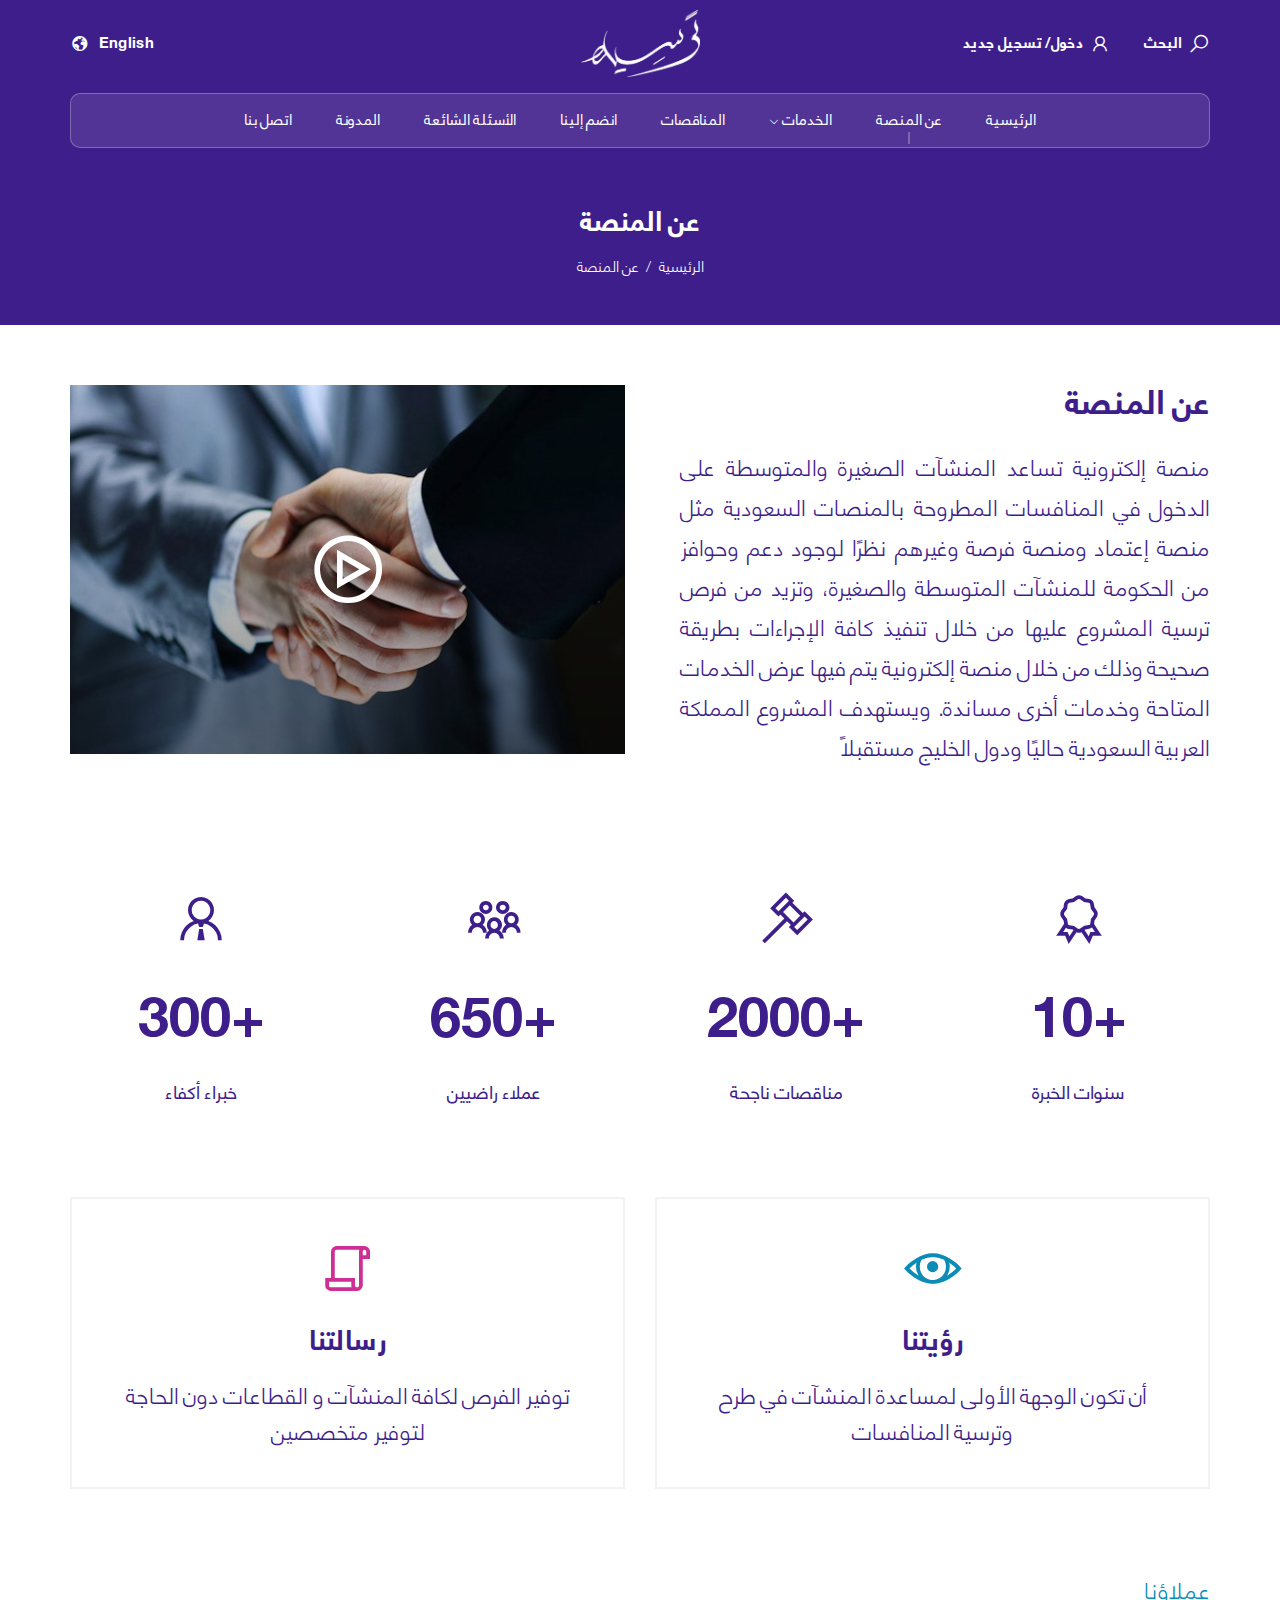
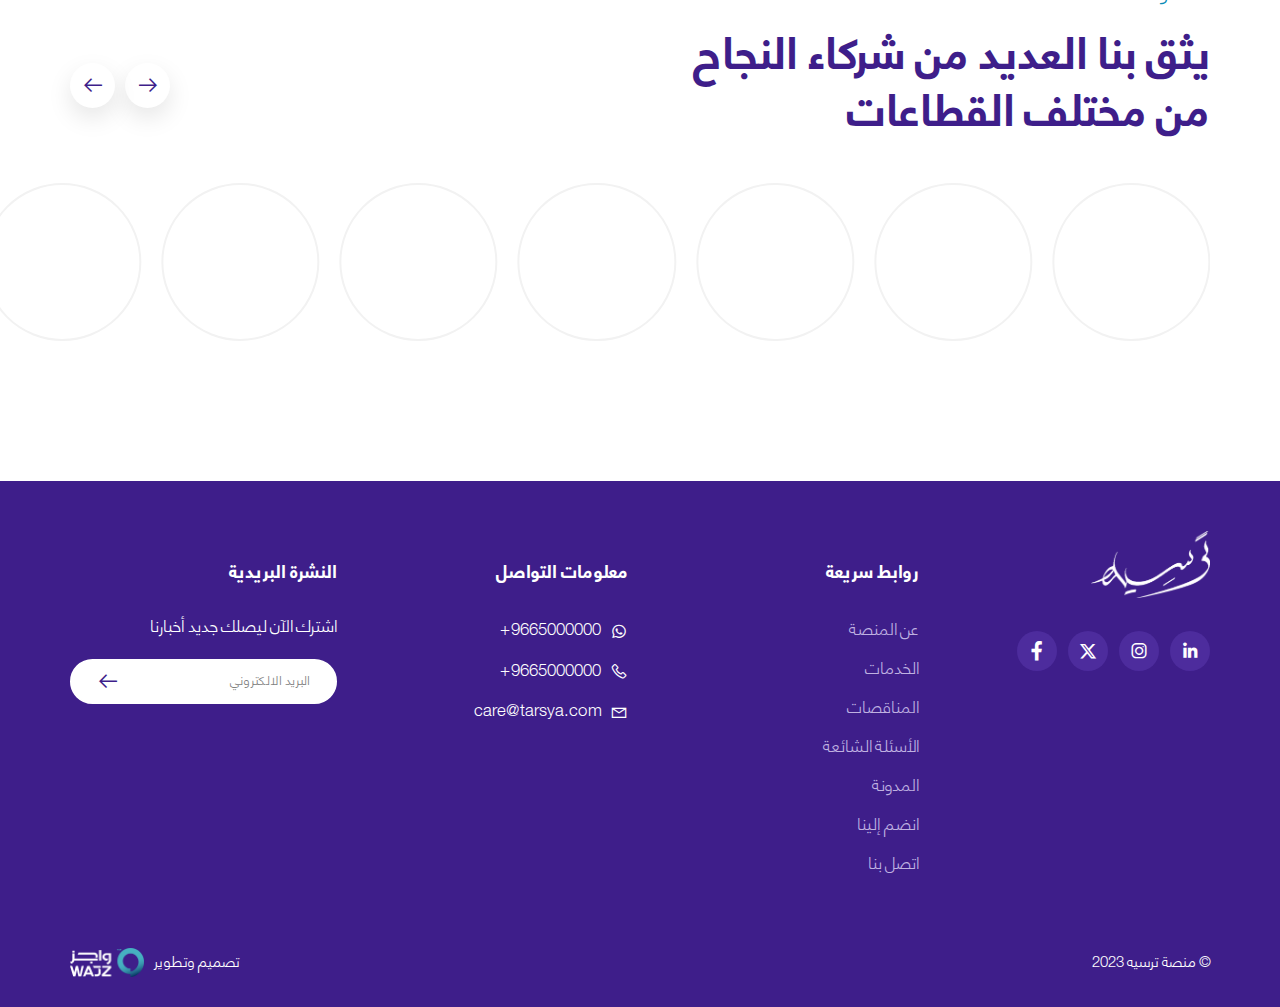
==== about.html @ 461b1e3a "about page" ====
<!DOCTYPE html>
<html dir="rtl" lang="ar">
  <head>
    <meta charset="UTF-8" />
    <meta
      name="viewport"
      content="width=device-width, initial-scale=1, shrink-to-fit=no, user-scalable=no"
    />
    <title>Tarsya</title>
    <link rel="shortcut icon" type="img/png" href="images/favicon.png" />
    <!-- <link rel="stylesheet" href="css/bootstrap.min.css" /> -->
    <link rel="stylesheet" href="css/bootstrap.rtl.min.css" />
    <link rel="stylesheet" href="css/swiper-bundle.min.css" />
    <link rel="stylesheet" href="css/fancybox.css" />
    <link rel="stylesheet" href="css/fontawesome.min.css" />
    <link rel="stylesheet" href="css/lineawesome.css" />
    <link rel="stylesheet" href="css/sal.css" />
    <link rel="stylesheet" href="css/main.css" />
  </head>

  <body class="inner-page">
    <!-- Start Header -->
    <header>
      <div class="container">
        <div class="header">
          <div class="header-tools">
            <a href="search.html" class="header-icon search-btn">
              <i class="las la-search"></i>
              <span class="text"> البحث </span>
            </a>
            <a href="login.html" class="header-icon search-btn">
              <i class="las la-user"></i>
              <span class="text"> دخول/ تسجيل جديد </span>
            </a>
          </div>
          <a href="index.html" class="logo">
            <img src="images/logo.png" class="img-fluid" />
          </a>
          <div class="lang-content">
            <a href="#!" class="lang">
              English
              <i class="las la-globe"></i>
            </a>
          </div>
          <div class="nav-btn">
            <div class="btn-bar menu"></div>
            <div class="btn-bar menu"></div>
            <div class="btn-bar menu"></div>
            <div class="btn-bar close"></div>
            <div class="btn-bar close"></div>
          </div>
        </div>
        <nav class="header-nav">
          <div class="background">
            <div class="portion"></div>
            <div class="portion"></div>
            <div class="portion"></div>
          </div>
          <ul class="nav-list">
            <li class="nav-item">
              <a href="index.html" class="nav-link"> الرئيسية </a>
            </li>
            <li class="nav-item">
              <a href="about.html" class="nav-link active"> عن المنصة </a>
            </li>
            <li class="nav-item has-children">
              <a href="services.html" class="nav-link">
                الخدمات
                <i class="las la-angle-down"></i>
              </a>
              <div class="sub-menu">
                <div class="submenu-head">
                  <h4 class="submenu-title">الخدمات</h4>
                  <h6 class="submenu-subtitle">
                    نطوع خدماتنا بناءًا على إحتياجات عملاؤنا
                  </h6>
                </div>
                <ul class="submenu-list">
                  <li class="submenu-item">
                    <a href="serviceDetails.html" class="submenu-link">
                      إعداد العروض الفنية والمالية
                    </a>
                  </li>
                  <li class="submenu-item">
                    <a href="serviceDetails.html" class="submenu-link">
                      إعداد وتجهيز كراسات الشروط
                    </a>
                  </li>
                  <li class="submenu-item">
                    <a href="serviceDetails.html" class="submenu-link">
                      إعداد المحتوى المحلي
                    </a>
                  </li>
                  <li class="submenu-item">
                    <a href="serviceDetails.html" class="submenu-link">
                      تأهيل وتسجيل الشركات
                    </a>
                  </li>
                  <li class="submenu-item">
                    <a href="serviceDetails.html" class="submenu-link">
                      تحليل العروض
                    </a>
                  </li>
                  <li class="submenu-item">
                    <a href="serviceDetails.html" class="submenu-link">
                      طرح المناقصات في التطبيق
                    </a>
                  </li>
                  <li class="submenu-item">
                    <a href="serviceDetails.html" class="submenu-link">
                      التدريب على إعداد العروض
                    </a>
                  </li>
                  <li class="submenu-item">
                    <a href="serviceDetails.html" class="submenu-link">
                      عمل إجراءات تقديم العروض
                    </a>
                  </li>
                  <li class="submenu-item">
                    <a href="serviceDetails.html" class="submenu-link">
                      التدريب على إعداد كراسات الشروط
                    </a>
                  </li>
                </ul>
              </div>
            </li>
            <li class="nav-item">
              <a href="tenders.html" class="nav-link"> المناقصات </a>
            </li>
            <li class="nav-item">
              <a href="join.html" class="nav-link"> انضم إلينا </a>
            </li>
            <li class="nav-item">
              <a href="faq.html" class="nav-link"> الأسئلة الشائعة </a>
            </li>
            <li class="nav-item">
              <a href="blog.html" class="nav-link"> المدونة </a>
            </li>
            <li class="nav-item">
              <a href="contact.html" class="nav-link"> اتصل بنا </a>
            </li>
            <li class="nav-item mobile-item">
              <a href="#!" class="lang">
                English
                <i class="las la-globe"></i>
              </a>
            </li>
          </ul>
        </nav>
      </div>
    </header>
    <!-- End Header -->

    <!-- Start Breadcrumb -->
    <section class="breadcrumb-section">
      <h1 class="page-title">عن المنصة</h1>
      <ul class="breadcrumb-list">
        <li>
          <a href="index.html">الرئيسية</a>
        </li>
        <li>
          <a href="about.html">عن المنصة</a>
        </li>
      </ul>
    </section>
    <!-- End Breadcrumb -->

    <section class="page-content about-page">
      <!-- Start About -->
      <div class="about-section">
        <div class="container">
          <div class="about-content">
            <h2 class="about-title mobile-title">عن المنصة</h2>
            <div class="about-text">
              <h2 class="about-title">عن المنصة</h2>
              <p class="about-summary">
                منصة إلكترونية تساعد المنشآت الصغيرة والمتوسطة على الدخول في
                المنافسات المطروحة بالمنصات السعودية مثل منصة إعتماد ومنصة فرصة
                وغيرهم نظرًا لوجود دعم وحوافز من الحكومة للمنشآت المتوسطة
                والصغيرة، وتزيد من فرص ترسية المشروع عليها من خلال تنفيذ كافة
                الإجراءات بطريقة صحيحة وذلك من خلال منصة إلكترونية يتم فيها عرض
                الخدمات المتاحة وخدمات أخرى مساندة. ويستهدف المشروع المملكة
                العربية السعودية حاليًا ودول الخليج مستقبلاً
              </p>
            </div>
            <div class="about-img">
              <a
                data-fancybox="video"
                href="https://www.youtube.com/watch?v=Rbq7OQo4ZzA"
                class="video-img loading-img lazy-img-parent"
              >
                <img data-src="images/about/1.jpg" class="img-fluid lazy-img" />
              </a>
            </div>
          </div>
        </div>
      </div>
      <!-- End About -->

      <!-- Start Statistics -->
      <div class="statistics-section">
        <div class="container">
          <div class="statistics-content">
            <div class="statistic-item">
              <div class="statistic-icon">
                <i class="las la-award"></i>
              </div>
              <h3 class="statistic-value"><span>10</span>+</h3>
              <span class="statistic-title">سنوات الخبرة</span>
            </div>
            <div class="statistic-item">
              <div class="statistic-icon">
                <i class="las la-gavel"></i>
              </div>
              <h3 class="statistic-value"><span>2000</span>+</h3>
              <span class="statistic-title">مناقصات ناجحة</span>
            </div>
            <div class="statistic-item">
              <div class="statistic-icon">
                <i class="las la-users"></i>
              </div>
              <h3 class="statistic-value"><span>650</span>+</h3>
              <span class="statistic-title">عملاء راضيين</span>
            </div>
            <div class="statistic-item">
              <div class="statistic-icon">
                <i class="las la-user-tie"></i>
              </div>
              <h3 class="statistic-value"><span>300</span>+</h3>
              <span class="statistic-title">خبراء أكفاء</span>
            </div>
          </div>
        </div>
      </div>
      <!-- End Statistics -->

      <!-- Start Features -->
      <div class="about-features">
        <div class="container">
          <div class="about-features-content">
            <div class="about-features-item">
              <div class="about-feature-icon">
                <i class="las la-eye"></i>
              </div>
              <h3 class="about-feature-title">رؤيتنا</h3>
              <p class="about-feature-description">
                أن تكون الوجهة الأولى لمساعدة المنشآت في طرح وترسية المنافسات
              </p>
            </div>
            <div class="about-features-item">
              <div class="about-feature-icon">
                <i class="las la-scroll"></i>
              </div>
              <h3 class="about-feature-title">رسالتنا</h3>
              <p class="about-feature-description">
                توفير الفرص لكافة المنشآت و القطاعات دون الحاجة لتوفير متخصصين
              </p>
            </div>
          </div>
        </div>
      </div>
      <!-- End Features -->

      <!-- Start Clients -->
      <div class="clients-section">
        <div class="container">
          <div class="clients-content">
            <h5 class="clients-title">عملاؤنا</h5>
            <div class="section-head">
              <div class="section-titles">
                <h2 class="section-title">
                  يثق بنا العديد من شركاء النجاح من مختلف القطاعات
                </h2>
              </div>
              <div class="section-tools">
                <div class="swiper-btn-prev relative-swiper-btn">
                  <i class="las la-arrow-right"></i>
                </div>
                <div class="swiper-btn-next relative-swiper-btn">
                  <i class="las la-arrow-left"></i>
                </div>
              </div>
            </div>
            <div class="clients-slider custom-slider">
              <div class="swiper">
                <div class="swiper-wrapper">
                  <div class="swiper-slide">
                    <div class="client-item">
                      <div class="client-img loading-img lazy-img-parent">
                        <img
                          data-src="images/clients/1.png"
                          class="img-fluid lazy-img"
                        />
                      </div>
                    </div>
                  </div>
                  <div class="swiper-slide">
                    <div class="client-item">
                      <div class="client-img loading-img lazy-img-parent">
                        <img
                          data-src="images/clients/2.png"
                          class="img-fluid lazy-img"
                        />
                      </div>
                    </div>
                  </div>
                  <div class="swiper-slide">
                    <div class="client-item">
                      <div class="client-img loading-img lazy-img-parent">
                        <img
                          data-src="images/clients/3.png"
                          class="img-fluid lazy-img"
                        />
                      </div>
                    </div>
                  </div>
                  <div class="swiper-slide">
                    <div class="client-item">
                      <div class="client-img loading-img lazy-img-parent">
                        <img
                          data-src="images/clients/4.png"
                          class="img-fluid lazy-img"
                        />
                      </div>
                    </div>
                  </div>
                  <div class="swiper-slide">
                    <div class="client-item">
                      <div class="client-img loading-img lazy-img-parent">
                        <img
                          data-src="images/clients/5.png"
                          class="img-fluid lazy-img"
                        />
                      </div>
                    </div>
                  </div>
                  <div class="swiper-slide">
                    <div class="client-item">
                      <div class="client-img loading-img lazy-img-parent">
                        <img
                          data-src="images/clients/6.png"
                          class="img-fluid lazy-img"
                        />
                      </div>
                    </div>
                  </div>
                  <div class="swiper-slide">
                    <div class="client-item">
                      <div class="client-img loading-img lazy-img-parent">
                        <img
                          data-src="images/clients/7.png"
                          class="img-fluid lazy-img"
                        />
                      </div>
                    </div>
                  </div>
                </div>
              </div>
              <div class="section-tools mobile-tools">
                <div class="swiper-btn-prev relative-swiper-btn">
                  <i class="las la-arrow-right"></i>
                </div>
                <div class="swiper-btn-next relative-swiper-btn">
                  <i class="las la-arrow-left"></i>
                </div>
              </div>
            </div>
          </div>
        </div>
      </div>
      <!-- End Clients -->
    </section>

    <!-- Start Footer -->
    <footer>
      <div class="container">
        <div class="footer">
          <div class="row">
            <div class="col-lg-3 col-12">
              <div class="footer-info">
                <div class="footer-logo">
                  <img src="images/logo.png" class="img-fluid" />
                </div>
                <div class="socials">
                  <a href="#!" target="_blank" class="social">
                    <i class="lab la-linkedin"></i>
                  </a>
                  <a href="#!" target="_blank" class="social">
                    <i class="lab la-instagram"></i>
                  </a>
                  <a href="#!" target="_blank" class="social">
                    <i class="fa-brands fa-twitter"></i>
                  </a>
                  <a href="#!" target="_blank" class="social">
                    <i class="lab la-facebook"></i>
                  </a>
                </div>
              </div>
            </div>
            <div class="col-lg-3 col-md-6">
              <div class="footer-nav">
                <h4 class="footer-title">روابط سريعة</h4>
                <ul class="footer-list">
                  <li class="footer-item">
                    <a href="about.html" class="footer-link">عن المنصة</a>
                  </li>
                  <li class="footer-item">
                    <a href="services.html" class="footer-link">الخدمات</a>
                  </li>
                  <li class="footer-item">
                    <a href="tenders.html" class="footer-link">المناقصات</a>
                  </li>
                  <li class="footer-item">
                    <a href="faq.html" class="footer-link">الأسئلة الشائعة</a>
                  </li>
                  <li class="footer-item">
                    <a href="blog.html" class="footer-link">المدونة</a>
                  </li>
                  <li class="footer-item">
                    <a href="jon.html" class="footer-link">انضم إلينا</a>
                  </li>
                  <li class="footer-item">
                    <a href="contact.html" class="footer-link">اتصل بنا</a>
                  </li>
                </ul>
              </div>
            </div>
            <div class="col-lg-3 col-md-6">
              <div class="footer-contacts">
                <h4 class="footer-title">معلومات التواصل</h4>
                <ul class="contacts-list">
                  <li class="contact-item">
                    <a
                      href="https://wa.me/+9665000000"
                      target="_blank"
                      class="contact-link"
                    >
                      <i class="lab la-whatsapp"></i>
                      <span>+9665000000</span>
                    </a>
                  </li>
                  <li class="contact-item">
                    <a href="tel:+9665000000" class="contact-link">
                      <i class="las la-phone"></i>
                      <span>+9665000000</span>
                    </a>
                  </li>
                  <li class="contact-item">
                    <a href="mailto:care@tarsya.com" class="contact-link">
                      <i class="las la-envelope"></i>
                      <span>care@tarsya.com</span>
                    </a>
                  </li>
                </ul>
              </div>
            </div>
            <div class="col-lg-3 col-12">
              <div class="footer-newsletter">
                <h4 class="footer-title">النشرة البريدية</h4>
                <h5 class="newsletter-title">اشترك الآن ليصلك جديد أخبارنا</h5>
                <div class="newsletter-form">
                  <form>
                    <input
                      type="email"
                      placeholder="البريد الالكتروني"
                      class="newsletter-input"
                    />
                    <button type="submit" class="newsletter-btn">
                      <i class="las la-arrow-left"></i>
                    </button>
                  </form>
                </div>
              </div>
            </div>
          </div>
        </div>
        <div class="last-footer">
          <p class="copyrights">© منصة ترسيه 2023</p>
          <p class="copyrights">
            تصميم وتطوير
            <a href="https://wajz.sa/" target="_blank">
              <img src="images/wajz.png" alt="wajz" />
            </a>
          </p>
        </div>
      </div>
    </footer>
    <div class="arrow-top">
      <i class="las la-arrow-up"></i>
    </div>
    <!-- End Footer -->
    <script src="js/jquery.min.js"></script>
    <script src="js/popper.min.js"></script>
    <script src="js/bootstrap.min.js"></script>
    <script src="js/swiper-bundle.min.js"></script>
    <script src="js/fancybox.umd.js"></script>
    <script src="js/lazyload.js"></script>
    <script src="js/sal.js"></script>
    <script src="js/main.js"></script>
  </body>
</html>
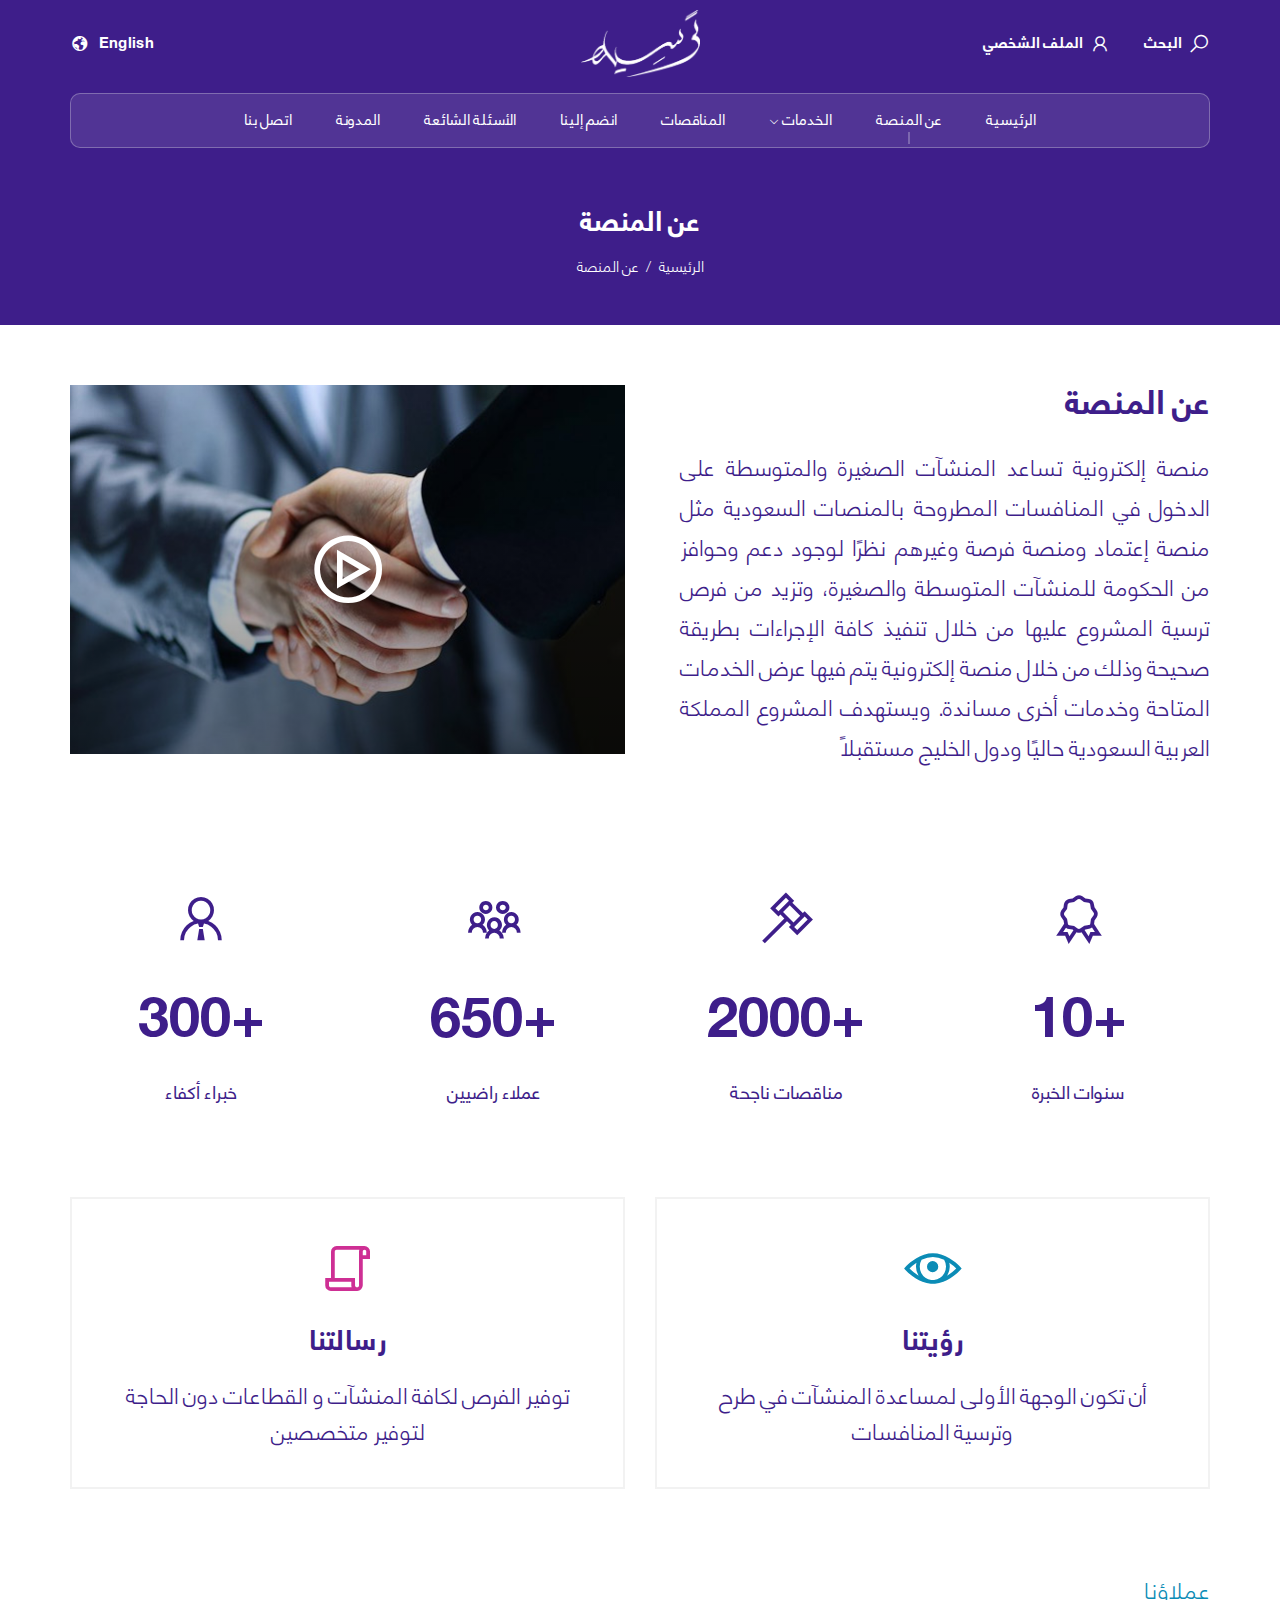
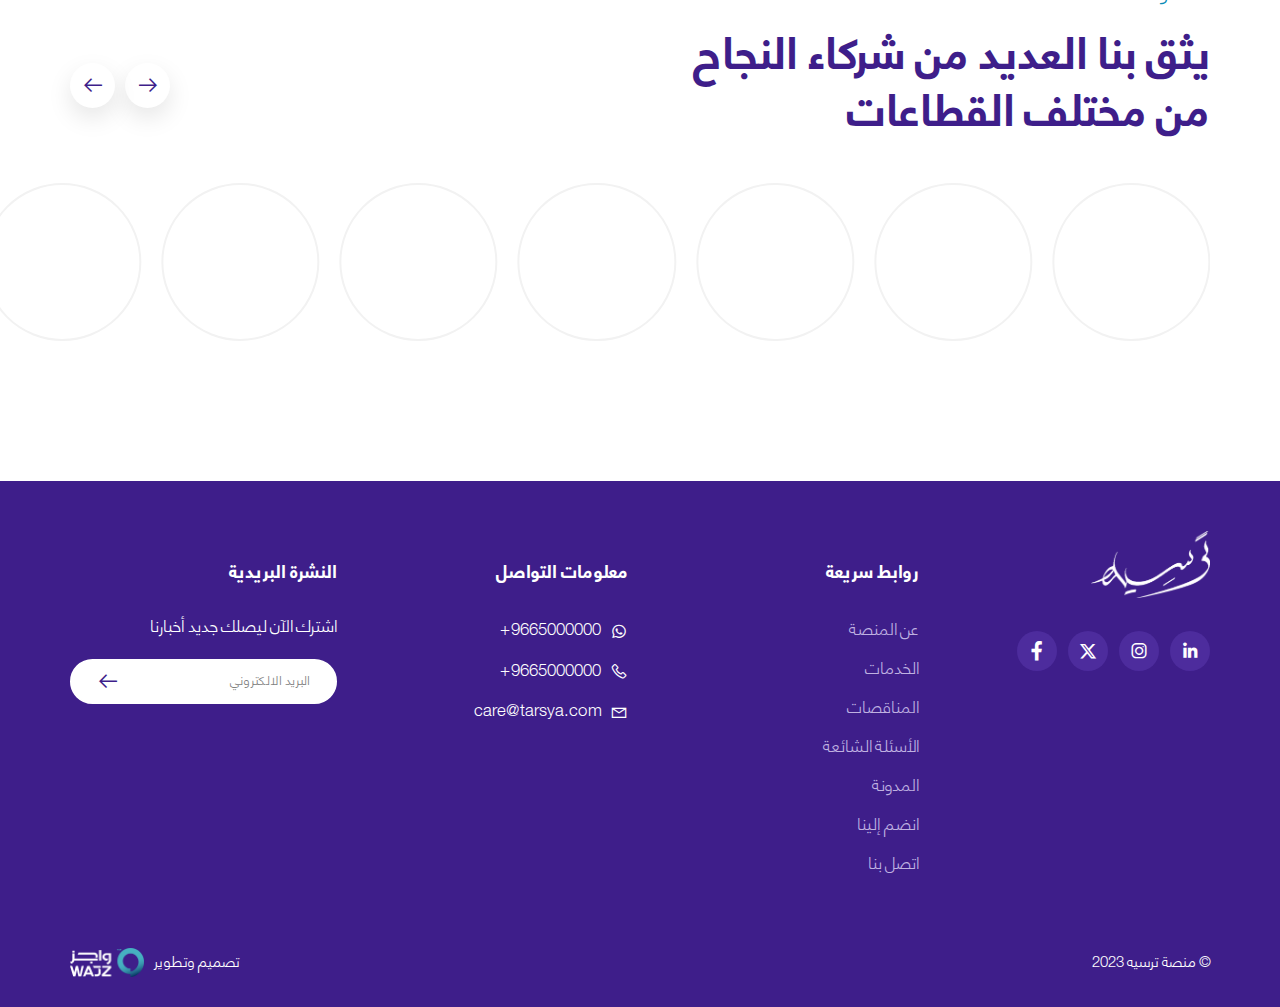
==== commit 8e0579eb: "service page" ====
--- a/about.html
+++ b/about.html
@@ -28,9 +28,9 @@
               <i class="las la-search"></i>
               <span class="text"> البحث </span>
             </a>
-            <a href="login.html" class="header-icon search-btn">
+            <a href="#!" class="header-icon user-btn">
               <i class="las la-user"></i>
-              <span class="text"> دخول/ تسجيل جديد </span>
+              <span class="text"> الملف الشخصي </span>
             </a>
           </div>
           <a href="index.html" class="logo">
--- a/css/main.css
+++ b/css/main.css
@@ -1,3 +1,4 @@
+@charset "UTF-8";
 :root {
   --sal-duration: 1s;
 }
@@ -306,6 +307,37 @@
   }
 }
 
+.pageing {
+  display: flex;
+  align-items: center;
+  justify-content: center;
+  flex-wrap: wrap;
+  gap: 10px;
+  margin-top: 50px;
+}
+@media (max-width: 767px) {
+  .pageing {
+    margin-top: 40px;
+  }
+}
+.pageing a {
+  display: flex;
+  align-items: center;
+  justify-content: center;
+  width: 40px;
+  aspect-ratio: 1;
+  border-radius: 50%;
+  color: #666666;
+  font-size: 18px;
+  font-weight: 300;
+  background-color: #f2f2f2;
+  transition: all 0.3s ease-in-out;
+}
+.pageing a:hover, .pageing a.active {
+  background-color: #ce2f94;
+  color: #fff;
+}
+
 .lazy-img-parent img {
   transition: all 0.3s ease-in-out;
 }
@@ -855,15 +887,18 @@
   background-color: #fff;
   width: 100%;
   overflow: hidden;
+}
+.swiper-slide .service-item {
   margin: 0 0 30px;
 }
 @media (max-width: 767px) {
   .service-item {
     width: 100%;
     max-width: 360px;
+    margin: 0 auto;
+  }
+  .swiper-slide .service-item {
     margin: 0 auto 30px;
-  }
-  .swiper-slide .service-item {
     box-shadow: none;
   }
 }
@@ -1312,12 +1347,14 @@
   z-index: 99;
   transition: all 0.3s ease-in-out;
 }
+.inner-page header {
+  background-color: #3e1e8a;
+}
 @media (max-width: 767px) {
   header {
     overflow: hidden;
   }
   .inner-page header {
-    background-color: #3e1e8a;
     box-shadow: 0px 10px 25px 0px rgba(0, 0, 0, 0.1);
   }
 }
@@ -1666,7 +1703,7 @@
     font-size: 18px;
     transition: all 0.3s ease-in-out;
   }
-  .header-nav .nav-list .nav-link.active i {
+  .header-nav .nav-list .nav-link.acc-active i {
     transform: rotate(180deg);
   }
   .header-nav .sub-menu {
@@ -2054,6 +2091,207 @@
   color: #ce2f94;
 }
 
+.services-grid {
+  display: grid;
+  grid-template-columns: repeat(3, 1fr);
+  gap: 50px 30px;
+}
+@media (max-width: 1199px) {
+  .services-grid {
+    gap: 30px 15px;
+  }
+}
+@media (max-width: 991px) {
+  .services-grid {
+    grid-template-columns: 1fr 1fr;
+    gap: 30px;
+  }
+}
+@media (max-width: 767px) {
+  .services-grid {
+    grid-template-columns: 1fr;
+    gap: 20px;
+  }
+}
+
+.service-content {
+  display: grid;
+  grid-template-columns: 2fr 1fr;
+  gap: 30px;
+}
+@media (max-width: 991px) {
+  .service-content {
+    grid-template-columns: 1fr;
+    gap: 50px;
+  }
+}
+@media (max-width: 767px) {
+  .service-content {
+    gap: 30px;
+  }
+}
+.service-content .mobile-title {
+  margin: 0 0 0;
+  font-size: 24px;
+  text-align: center;
+  font-weight: 700;
+  display: none;
+}
+@media (max-width: 767px) {
+  .service-content .mobile-title {
+    display: block;
+  }
+}
+
+.service-details {
+  padding-inline-end: 68px;
+}
+@media (max-width: 1199px) {
+  .service-details {
+    padding: 0;
+  }
+}
+@media (max-width: 767px) {
+  .service-details {
+    padding: 0 0 20px;
+  }
+}
+
+.service-description {
+  margin-bottom: 45px;
+}
+@media (max-width: 991px) {
+  .service-description {
+    margin-bottom: 30px;
+  }
+}
+.service-description img {
+  max-width: 100%;
+  aspect-ratio: 682/444;
+  -o-object-fit: cover;
+     object-fit: cover;
+  margin: 0 0 35px;
+}
+@media (max-width: 991px) {
+  .service-description img {
+    margin-bottom: 25px;
+  }
+}
+.service-description h3 {
+  font-size: 24px;
+  color: #3e1e8a;
+  font-weight: 700;
+  line-height: 1.667;
+  margin: 0 0 20px;
+}
+@media (max-width: 991px) {
+  .service-description h3 {
+    margin-bottom: 15px;
+    font-size: 20px;
+  }
+}
+.service-description p {
+  font-size: 20px;
+  line-height: 1.8;
+  text-align: justify;
+  color: #3e1e8a;
+  margin: 0 0 30px;
+}
+@media (max-width: 991px) {
+  .service-description p {
+    margin-bottom: 20px;
+    font-size: 16px;
+  }
+}
+.service-description ul {
+  margin: 0 0 30px;
+}
+@media (max-width: 991px) {
+  .service-description ul {
+    margin-bottom: 20px;
+  }
+}
+.service-description ul li {
+  font-size: 20px;
+  line-height: 1.8;
+  text-align: justify;
+  color: #3e1e8a;
+  display: flex;
+}
+.service-description ul li::before {
+  content: "•";
+  display: block;
+  flex-shrink: 0;
+  padding-top: 2px;
+  margin-inline-end: 19px;
+}
+@media (max-width: 991px) {
+  .service-description ul li::before {
+    margin-inline-end: 10px;
+  }
+}
+@media (max-width: 991px) {
+  .service-description ul li {
+    font-size: 16px;
+  }
+  .service-description ul li ~ li {
+    margin-top: 3px;
+  }
+}
+.service-description :last-child {
+  margin: 0;
+}
+
+.servcie-request {
+  display: flex;
+  align-items: center;
+  justify-content: center;
+  width: -moz-max-content;
+  width: max-content;
+  padding: 0 37px;
+  height: 50px;
+  border-radius: 25px;
+  background-color: #0b8cb6;
+  color: #fff;
+  font-size: 22px;
+  font-weight: 700;
+  transition: all 0.3s ease-in-out;
+}
+.servcie-request:hover {
+  background-color: #ce2f94;
+  color: #fff;
+}
+
+.services-related .related-list {
+  display: grid;
+  grid-template-columns: 1fr;
+  gap: 20px;
+}
+@media (max-width: 991px) {
+  .services-related .related-list {
+    grid-template-columns: 1fr 1fr;
+    gap: 30px;
+  }
+}
+@media (max-width: 767px) {
+  .services-related .related-list {
+    grid-template-columns: 1fr;
+    gap: 20px;
+  }
+}
+
+.related-title {
+  font-size: 30px;
+  font-weight: 700;
+  color: #3e1e8a;
+  margin: 0 0 15px;
+}
+@media (max-width: 991px) {
+  .related-title {
+    text-align: center;
+  }
+}
+
 footer {
   background-color: #3e1e8a;
   color: #fff;
